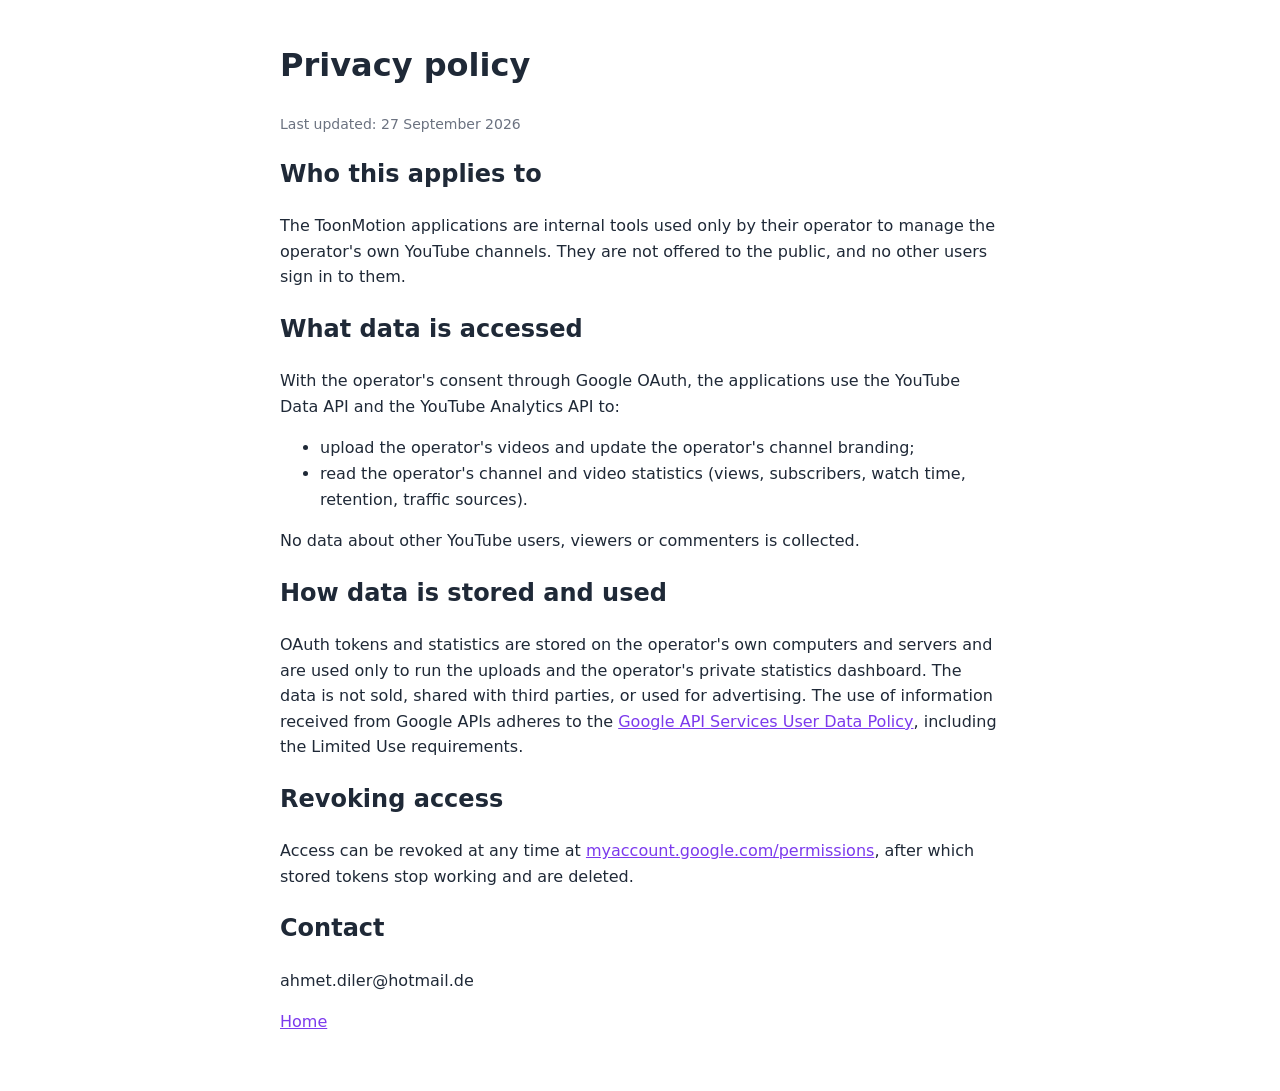
==== privacy.html @ d6b77e80 "ToonMotion homepage + privacy policy (required for Google OAuth app publishing)" ====
<!doctype html>
<html lang="en">
<head>
<meta charset="utf-8"><meta name="viewport" content="width=device-width, initial-scale=1">
<title>ToonMotion Privacy Policy</title><link rel="stylesheet" href="style.css">
</head>
<body><main>
<h1>Privacy policy</h1>
<p class="muted">Last updated: 27 September 2026</p>

<h2>Who this applies to</h2>
<p>The ToonMotion applications are internal tools used only by their operator to manage the operator's own
YouTube channels. They are not offered to the public, and no other users sign in to them.</p>

<h2>What data is accessed</h2>
<p>With the operator's consent through Google OAuth, the applications use the YouTube Data API and the
YouTube Analytics API to:</p>
<ul>
<li>upload the operator's videos and update the operator's channel branding;</li>
<li>read the operator's channel and video statistics (views, subscribers, watch time, retention, traffic sources).</li>
</ul>
<p>No data about other YouTube users, viewers or commenters is collected.</p>

<h2>How data is stored and used</h2>
<p>OAuth tokens and statistics are stored on the operator's own computers and servers and are used only to run the
uploads and the operator's private statistics dashboard. The data is not sold, shared with third parties, or used for
advertising. The use of information received from Google APIs adheres to the
<a href="https://developers.google.com/terms/api-services-user-data-policy">Google API Services User Data Policy</a>,
including the Limited Use requirements.</p>

<h2>Revoking access</h2>
<p>Access can be revoked at any time at <a href="https://myaccount.google.com/permissions">myaccount.google.com/permissions</a>,
after which stored tokens stop working and are deleted.</p>

<h2>Contact</h2>
<p>ahmet.diler@hotmail.de</p>
<p><a href="index.html">Home</a></p>
</main></body>
</html>
---- style.css ----
:root { color-scheme: light dark; --fg:#1f2937; --bg:#ffffff; --muted:#6b7280; --accent:#7c3aed; }
@media (prefers-color-scheme: dark) { :root { --fg:#e5e7eb; --bg:#111827; --muted:#9ca3af; --accent:#a78bfa; } }
body { margin:0; background:var(--bg); color:var(--fg); font:16px/1.6 system-ui, sans-serif; }
main { max-width:720px; margin:0 auto; padding:40px 16px; }
h1 { margin-top:0; } a { color:var(--accent); } .muted { color:var(--muted); font-size:14px; }
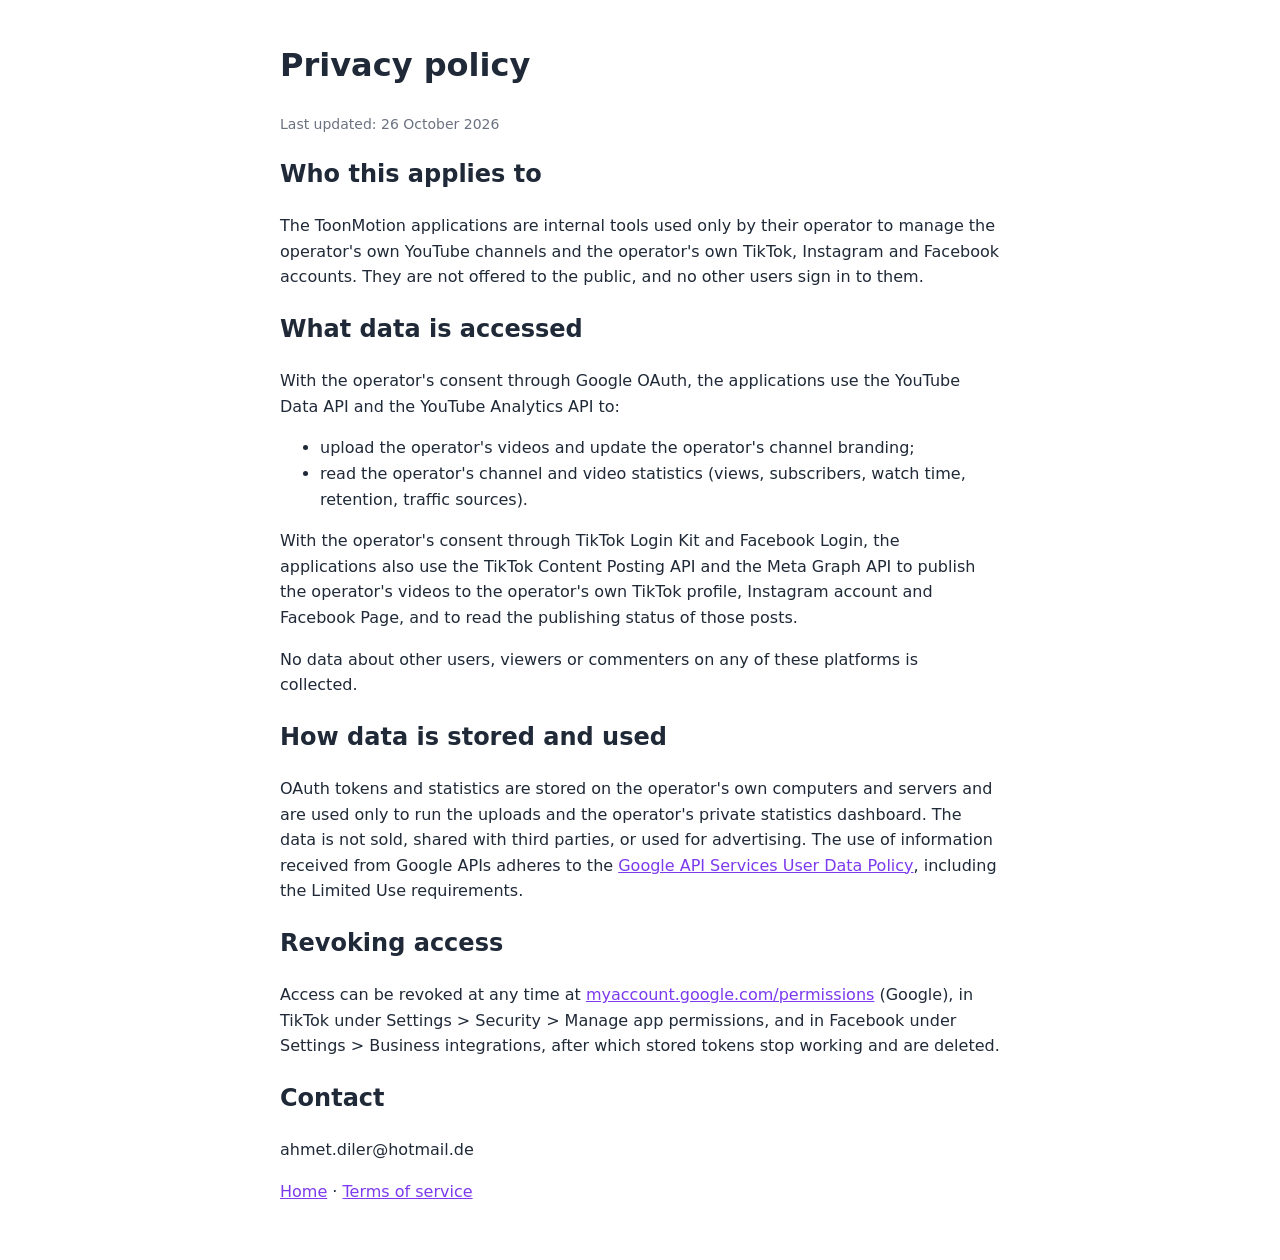
==== commit c8d35a22: "Terms of service, TikTok/Meta in the privacy policy, TikTok OAuth callback page" ====
--- a/privacy.html
+++ b/privacy.html
@@ -6,11 +6,11 @@
 </head>
 <body><main>
 <h1>Privacy policy</h1>
-<p class="muted">Last updated: 27 September 2026</p>
+<p class="muted">Last updated: 26 October 2026</p>
 
 <h2>Who this applies to</h2>
 <p>The ToonMotion applications are internal tools used only by their operator to manage the operator's own
-YouTube channels. They are not offered to the public, and no other users sign in to them.</p>
+YouTube channels and the operator's own TikTok, Instagram and Facebook accounts. They are not offered to the public, and no other users sign in to them.</p>
 
 <h2>What data is accessed</h2>
 <p>With the operator's consent through Google OAuth, the applications use the YouTube Data API and the
@@ -19,7 +19,10 @@
 <li>upload the operator's videos and update the operator's channel branding;</li>
 <li>read the operator's channel and video statistics (views, subscribers, watch time, retention, traffic sources).</li>
 </ul>
-<p>No data about other YouTube users, viewers or commenters is collected.</p>
+<p>With the operator's consent through TikTok Login Kit and Facebook Login, the applications also use the TikTok
+Content Posting API and the Meta Graph API to publish the operator's videos to the operator's own TikTok profile,
+Instagram account and Facebook Page, and to read the publishing status of those posts.</p>
+<p>No data about other users, viewers or commenters on any of these platforms is collected.</p>
 
 <h2>How data is stored and used</h2>
 <p>OAuth tokens and statistics are stored on the operator's own computers and servers and are used only to run the
@@ -29,11 +32,12 @@
 including the Limited Use requirements.</p>
 
 <h2>Revoking access</h2>
-<p>Access can be revoked at any time at <a href="https://myaccount.google.com/permissions">myaccount.google.com/permissions</a>,
-after which stored tokens stop working and are deleted.</p>
+<p>Access can be revoked at any time at <a href="https://myaccount.google.com/permissions">myaccount.google.com/permissions</a>
+(Google), in TikTok under Settings &gt; Security &gt; Manage app permissions, and in Facebook under Settings &gt;
+Business integrations, after which stored tokens stop working and are deleted.</p>
 
 <h2>Contact</h2>
 <p>ahmet.diler@hotmail.de</p>
-<p><a href="index.html">Home</a></p>
+<p><a href="index.html">Home</a> · <a href="terms.html">Terms of service</a></p>
 </main></body>
 </html>
